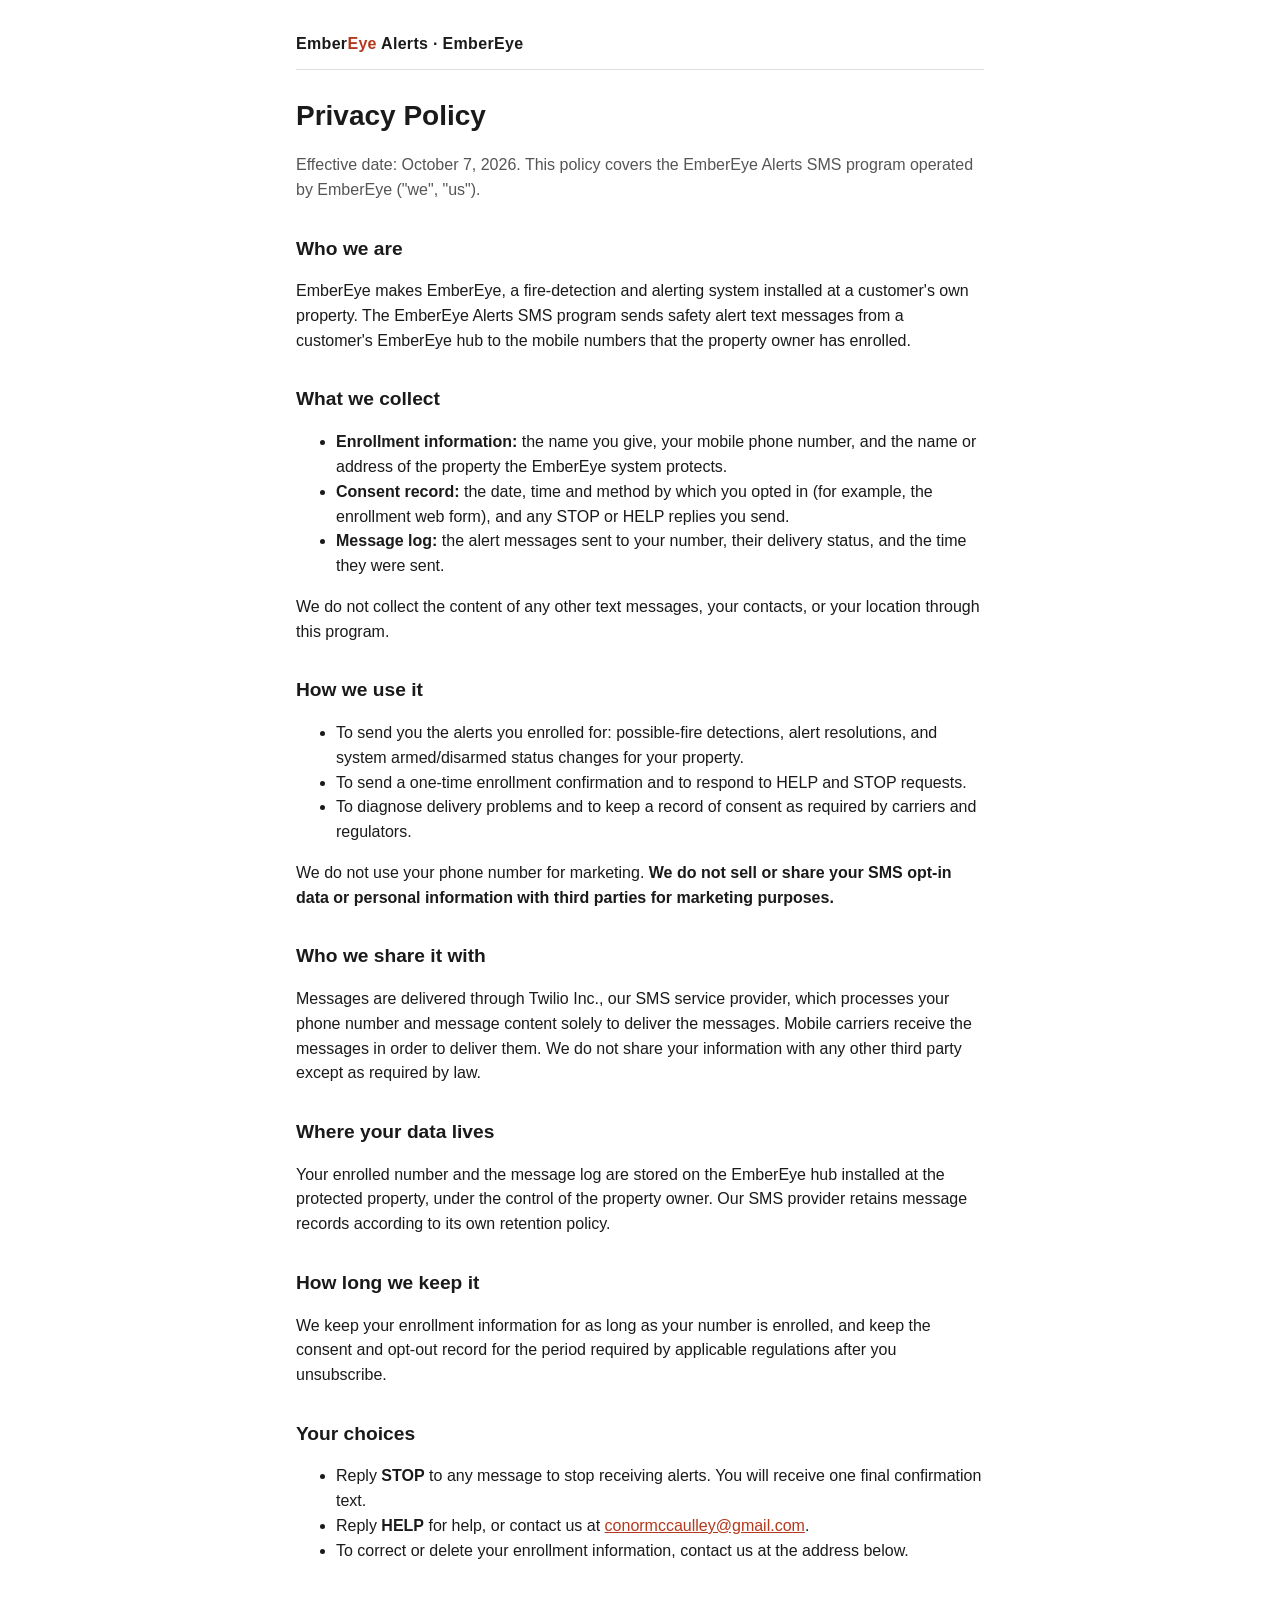
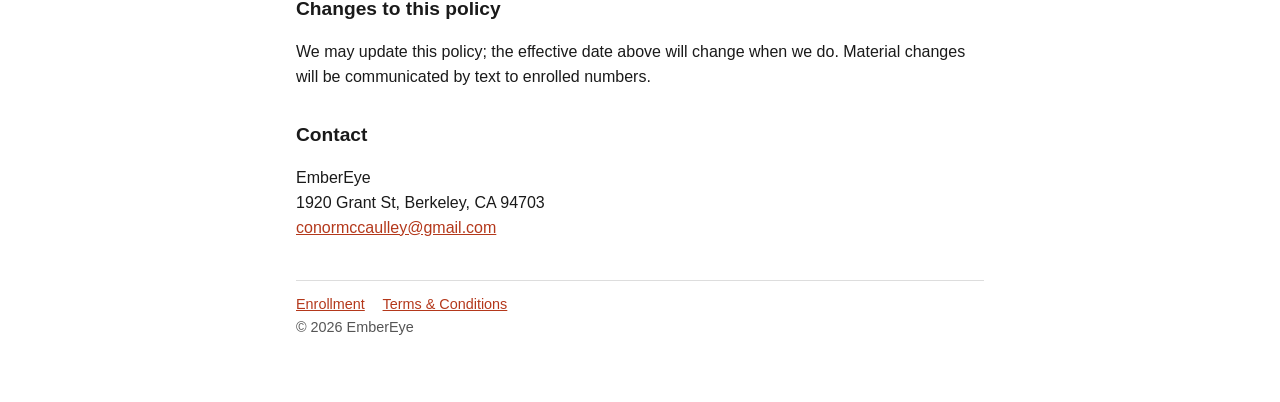
==== privacy.html @ 979c911f "EmberEye Alerts SMS program pages Co-Authored-By: Claude Fable 5.1 <noreply@anthropic.com>" ====
<!doctype html>
<html lang="en">
<head>
<meta charset="utf-8">
<meta name="viewport" content="width=device-width,initial-scale=1">
<title>Privacy Policy — EmberEye Alerts</title>
<link rel="stylesheet" href="style.css">
</head>
<body>
<main>
<header><div class="brand">Ember<span>Eye</span> Alerts · EmberEye</div></header>

<h1>Privacy Policy</h1>
<p class="muted">Effective date: October 7, 2026. This policy covers the EmberEye Alerts SMS program operated by EmberEye ("we", "us").</p>

<h2>Who we are</h2>
<p>EmberEye makes EmberEye, a fire-detection and alerting system installed at a customer's own property. The EmberEye Alerts SMS program sends safety alert text messages from a customer's EmberEye hub to the mobile numbers that the property owner has enrolled.</p>

<h2>What we collect</h2>
<ul>
  <li><strong>Enrollment information:</strong> the name you give, your mobile phone number, and the name or address of the property the EmberEye system protects.</li>
  <li><strong>Consent record:</strong> the date, time and method by which you opted in (for example, the enrollment web form), and any STOP or HELP replies you send.</li>
  <li><strong>Message log:</strong> the alert messages sent to your number, their delivery status, and the time they were sent.</li>
</ul>
<p>We do not collect the content of any other text messages, your contacts, or your location through this program.</p>

<h2>How we use it</h2>
<ul>
  <li>To send you the alerts you enrolled for: possible-fire detections, alert resolutions, and system armed/disarmed status changes for your property.</li>
  <li>To send a one-time enrollment confirmation and to respond to HELP and STOP requests.</li>
  <li>To diagnose delivery problems and to keep a record of consent as required by carriers and regulators.</li>
</ul>
<p>We do not use your phone number for marketing. <strong>We do not sell or share your SMS opt-in data or personal information with third parties for marketing purposes.</strong></p>

<h2>Who we share it with</h2>
<p>Messages are delivered through Twilio Inc., our SMS service provider, which processes your phone number and message content solely to deliver the messages. Mobile carriers receive the messages in order to deliver them. We do not share your information with any other third party except as required by law.</p>

<h2>Where your data lives</h2>
<p>Your enrolled number and the message log are stored on the EmberEye hub installed at the protected property, under the control of the property owner. Our SMS provider retains message records according to its own retention policy.</p>

<h2>How long we keep it</h2>
<p>We keep your enrollment information for as long as your number is enrolled, and keep the consent and opt-out record for the period required by applicable regulations after you unsubscribe.</p>

<h2>Your choices</h2>
<ul>
  <li>Reply <strong>STOP</strong> to any message to stop receiving alerts. You will receive one final confirmation text.</li>
  <li>Reply <strong>HELP</strong> for help, or contact us at <a href="mailto:conormccaulley@gmail.com">conormccaulley@gmail.com</a>.</li>
  <li>To correct or delete your enrollment information, contact us at the address below.</li>
</ul>

<h2>Changes to this policy</h2>
<p>We may update this policy; the effective date above will change when we do. Material changes will be communicated by text to enrolled numbers.</p>

<h2>Contact</h2>
<p>EmberEye<br>1920 Grant St, Berkeley, CA 94703<br><a href="mailto:conormccaulley@gmail.com">conormccaulley@gmail.com</a></p>

<footer>
  <a href="index.html">Enrollment</a>
  <a href="terms.html">Terms &amp; Conditions</a>
  <div>© 2026 EmberEye</div>
</footer>
</main>
</body>
</html>
---- style.css ----
:root{--bg:#fff;--fg:#1a1a1a;--muted:#555;--line:#ddd;--accent:#b4381b;--card:#f7f5f2}
@media (prefers-color-scheme:dark){:root{--bg:#141414;--fg:#eee;--muted:#aaa;--line:#333;--accent:#ff7a4d;--card:#1e1e1e}}
*{box-sizing:border-box}body{margin:0;background:var(--bg);color:var(--fg);font:16px/1.55 -apple-system,BlinkMacSystemFont,"Segoe UI",Helvetica,Arial,sans-serif}
main{max-width:720px;margin:0 auto;padding:32px 16px 64px}
header{border-bottom:1px solid var(--line);padding-bottom:12px;margin-bottom:24px}
header .brand{font-weight:700;letter-spacing:.02em}header .brand span{color:var(--accent)}
h1{font-size:1.75rem;margin:.2em 0}h2{font-size:1.2rem;margin-top:1.6em}
p,li{color:var(--fg)}small,.muted{color:var(--muted)}
a{color:var(--accent)}
.card{background:var(--card);border:1px solid var(--line);border-radius:10px;padding:20px;margin:20px 0}
label{display:block;margin:14px 0 6px;font-weight:600}
input[type=text],input[type=tel]{width:100%;padding:10px 12px;font-size:1rem;border:1px solid var(--line);border-radius:8px;background:var(--bg);color:var(--fg)}
.consent{display:flex;gap:10px;align-items:flex-start;margin:16px 0;font-weight:400}
.consent input{margin-top:4px;width:18px;height:18px}
button{background:var(--accent);color:#fff;border:0;border-radius:8px;padding:12px 18px;font-size:1rem;font-weight:600;cursor:pointer}
button:disabled{opacity:.5;cursor:not-allowed}
footer{margin-top:40px;border-top:1px solid var(--line);padding-top:12px;font-size:.9rem;color:var(--muted)}
footer a{margin-right:14px}
.hidden{display:none}
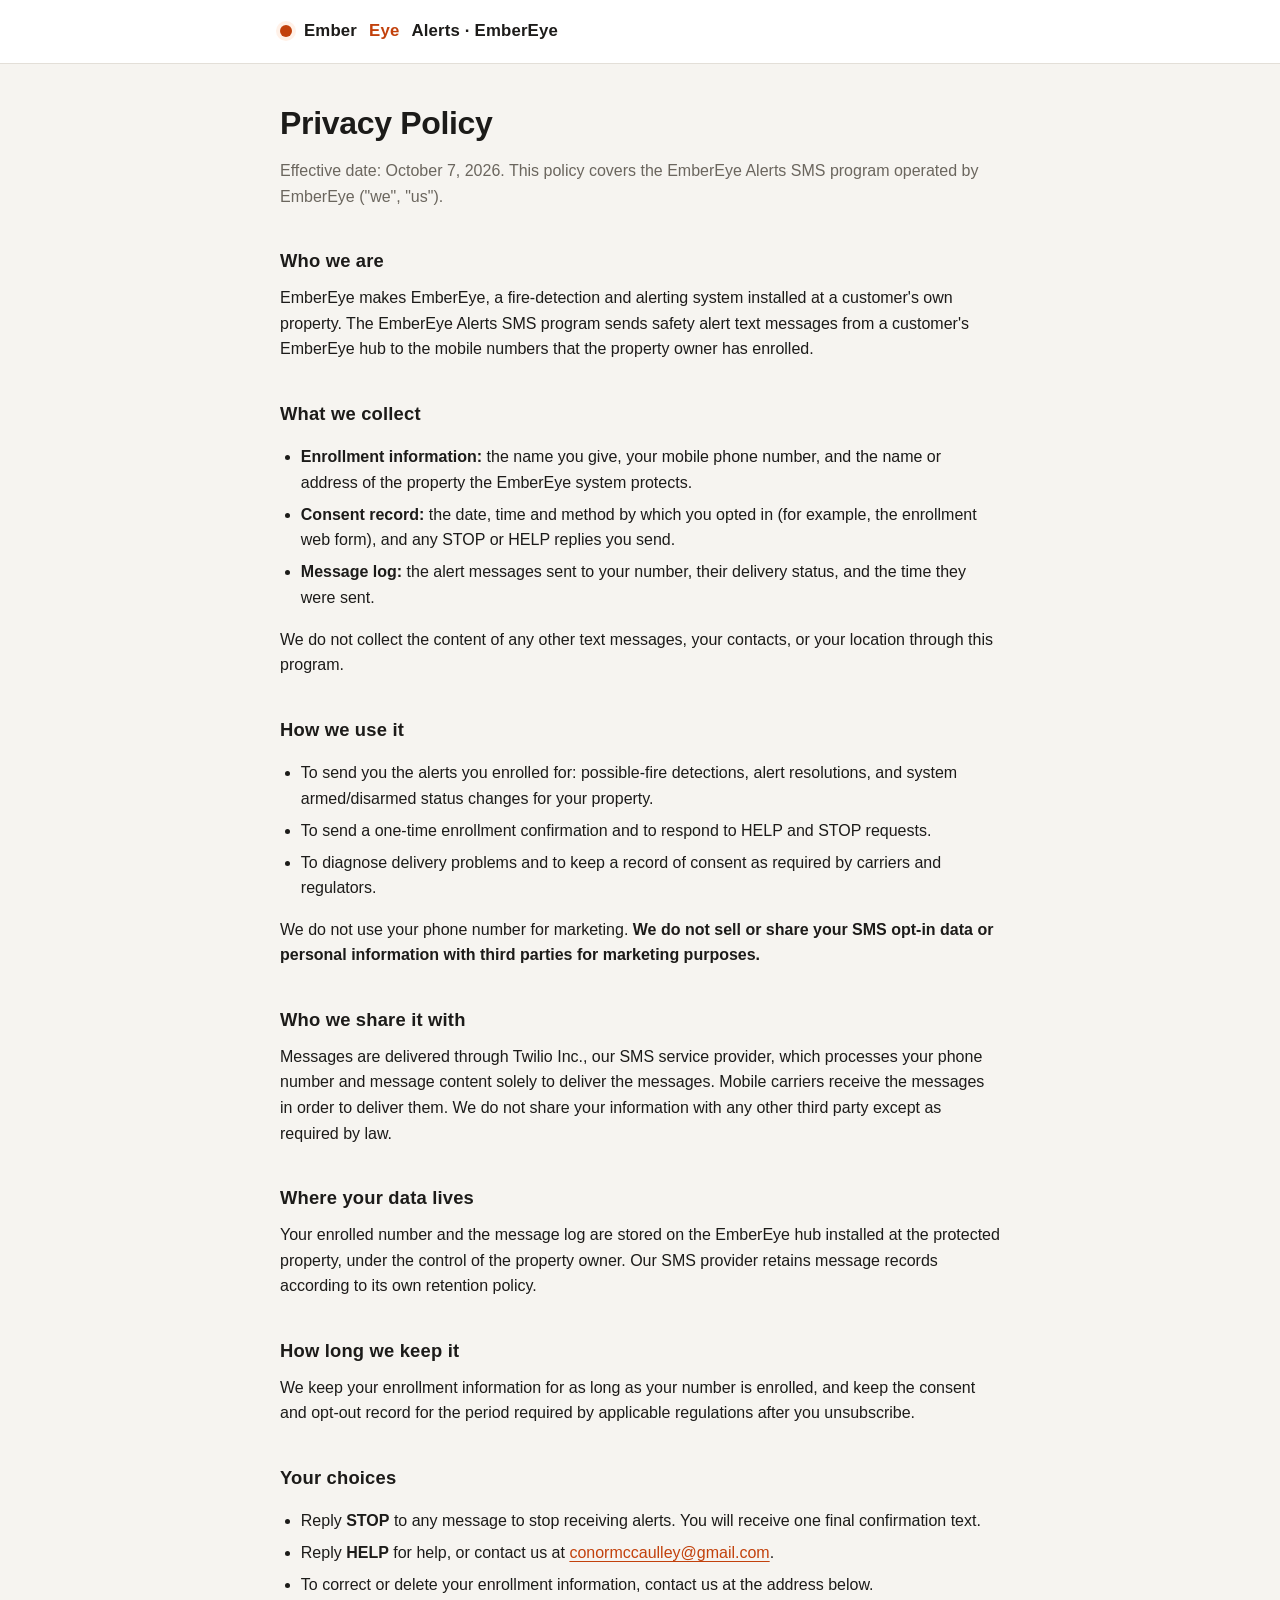
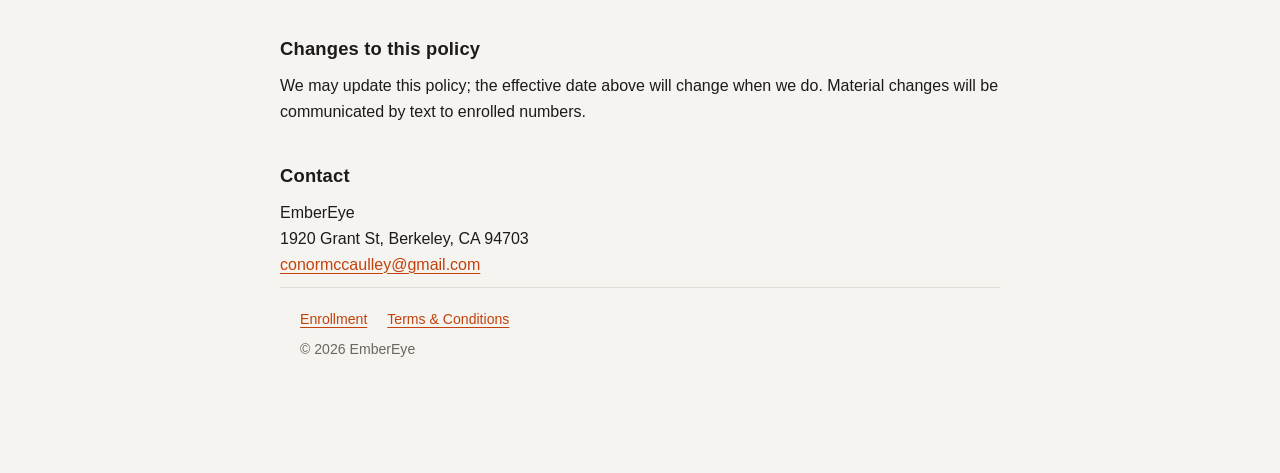
==== commit 1c11db27: "Cleaner styling: header band, card, form focus states Co-Authored-By: Claude Fable 5.1 <noreply@anth" ====
--- a/privacy.html
+++ b/privacy.html
@@ -7,8 +7,8 @@
 <link rel="stylesheet" href="style.css">
 </head>
 <body>
+<header><div class="brand">Ember<span>Eye</span> Alerts · EmberEye</div></header>
 <main>
-<header><div class="brand">Ember<span>Eye</span> Alerts · EmberEye</div></header>
 
 <h1>Privacy Policy</h1>
 <p class="muted">Effective date: October 7, 2026. This policy covers the EmberEye Alerts SMS program operated by EmberEye ("we", "us").</p>
--- a/style.css
+++ b/style.css
@@ -1,19 +1,55 @@
-:root{--bg:#fff;--fg:#1a1a1a;--muted:#555;--line:#ddd;--accent:#b4381b;--card:#f7f5f2}
-@media (prefers-color-scheme:dark){:root{--bg:#141414;--fg:#eee;--muted:#aaa;--line:#333;--accent:#ff7a4d;--card:#1e1e1e}}
-*{box-sizing:border-box}body{margin:0;background:var(--bg);color:var(--fg);font:16px/1.55 -apple-system,BlinkMacSystemFont,"Segoe UI",Helvetica,Arial,sans-serif}
-main{max-width:720px;margin:0 auto;padding:32px 16px 64px}
-header{border-bottom:1px solid var(--line);padding-bottom:12px;margin-bottom:24px}
-header .brand{font-weight:700;letter-spacing:.02em}header .brand span{color:var(--accent)}
-h1{font-size:1.75rem;margin:.2em 0}h2{font-size:1.2rem;margin-top:1.6em}
-p,li{color:var(--fg)}small,.muted{color:var(--muted)}
-a{color:var(--accent)}
-.card{background:var(--card);border:1px solid var(--line);border-radius:10px;padding:20px;margin:20px 0}
-label{display:block;margin:14px 0 6px;font-weight:600}
-input[type=text],input[type=tel]{width:100%;padding:10px 12px;font-size:1rem;border:1px solid var(--line);border-radius:8px;background:var(--bg);color:var(--fg)}
-.consent{display:flex;gap:10px;align-items:flex-start;margin:16px 0;font-weight:400}
-.consent input{margin-top:4px;width:18px;height:18px}
-button{background:var(--accent);color:#fff;border:0;border-radius:8px;padding:12px 18px;font-size:1rem;font-weight:600;cursor:pointer}
+:root{
+  --bg:#f6f4f0;--surface:#ffffff;--fg:#1c1b19;--muted:#6b665e;--line:#e3dfd8;
+  --accent:#c2410c;--accent-dark:#9a3412;--accent-soft:#fff1e8;--focus:rgba(194,65,12,.25);
+}
+@media (prefers-color-scheme:dark){:root{
+  --bg:#121110;--surface:#1b1a18;--fg:#f1efea;--muted:#a39d93;--line:#2e2b27;
+  --accent:#fb923c;--accent-dark:#f97316;--accent-soft:#2a1d14;--focus:rgba(251,146,60,.3);
+}}
+*{box-sizing:border-box}
+html{-webkit-text-size-adjust:100%}
+body{margin:0;background:var(--bg);color:var(--fg);
+  font:16px/1.6 -apple-system,BlinkMacSystemFont,"Segoe UI",Inter,Roboto,Helvetica,Arial,sans-serif}
+
+/* top band */
+header{background:var(--surface);border-bottom:1px solid var(--line)}
+header .brand{max-width:760px;margin:0 auto;padding:18px 20px;display:flex;align-items:center;gap:12px;
+  font-weight:700;font-size:1.05rem;letter-spacing:.01em}
+header .brand::before{content:"";width:12px;height:12px;border-radius:50%;background:var(--accent);
+  box-shadow:0 0 0 4px var(--accent-soft)}
+header .brand span{color:var(--accent)}
+
+main{max-width:760px;margin:0 auto;padding:40px 20px 72px}
+h1{font-size:2rem;line-height:1.2;letter-spacing:-.01em;margin:0 0 .5em}
+h2{font-size:1.15rem;margin:2em 0 .5em;letter-spacing:.01em}
+p{margin:.6em 0}
+.muted,small{color:var(--muted)}
+a{color:var(--accent);text-decoration-thickness:1px;text-underline-offset:3px}
+a:hover{color:var(--accent-dark)}
+ol,ul{padding-left:1.3em}li{margin:.4em 0}
+li strong{color:var(--fg)}
+
+.card{background:var(--surface);border:1px solid var(--line);border-radius:14px;padding:28px;margin:28px 0;
+  box-shadow:0 1px 2px rgba(0,0,0,.04),0 8px 24px -16px rgba(0,0,0,.25)}
+.card .card{box-shadow:none;background:var(--accent-soft);border-color:transparent;padding:16px 18px;margin:16px 0}
+
+label{display:block;margin:18px 0 6px;font-weight:600;font-size:.95rem}
+input[type=text],input[type=tel]{width:100%;padding:12px 14px;font-size:1rem;border:1px solid var(--line);
+  border-radius:10px;background:var(--bg);color:var(--fg);transition:border-color .15s,box-shadow .15s}
+input:focus{outline:none;border-color:var(--accent);box-shadow:0 0 0 4px var(--focus);background:var(--surface)}
+input::placeholder{color:var(--muted);opacity:.8}
+
+.consent{display:flex;gap:12px;align-items:flex-start;margin:22px 0;padding:16px;border:1px solid var(--line);
+  border-radius:10px;background:var(--bg);font-weight:400;font-size:.92rem;line-height:1.55}
+.consent input{margin-top:3px;width:18px;height:18px;flex:none;accent-color:var(--accent)}
+
+button{background:var(--accent);color:#fff;border:0;border-radius:10px;padding:14px 22px;font-size:1rem;
+  font-weight:600;cursor:pointer;width:100%;transition:background .15s,transform .05s}
+button:hover{background:var(--accent-dark)}button:active{transform:translateY(1px)}
 button:disabled{opacity:.5;cursor:not-allowed}
-footer{margin-top:40px;border-top:1px solid var(--line);padding-top:12px;font-size:.9rem;color:var(--muted)}
-footer a{margin-right:14px}
+@media(min-width:560px){button{width:auto;min-width:220px}}
+
+footer{max-width:760px;margin:0 auto;padding:20px 20px 40px;border-top:1px solid var(--line);
+  font-size:.88rem;color:var(--muted);display:flex;flex-wrap:wrap;gap:8px 20px}
+footer div{flex-basis:100%}
 .hidden{display:none}
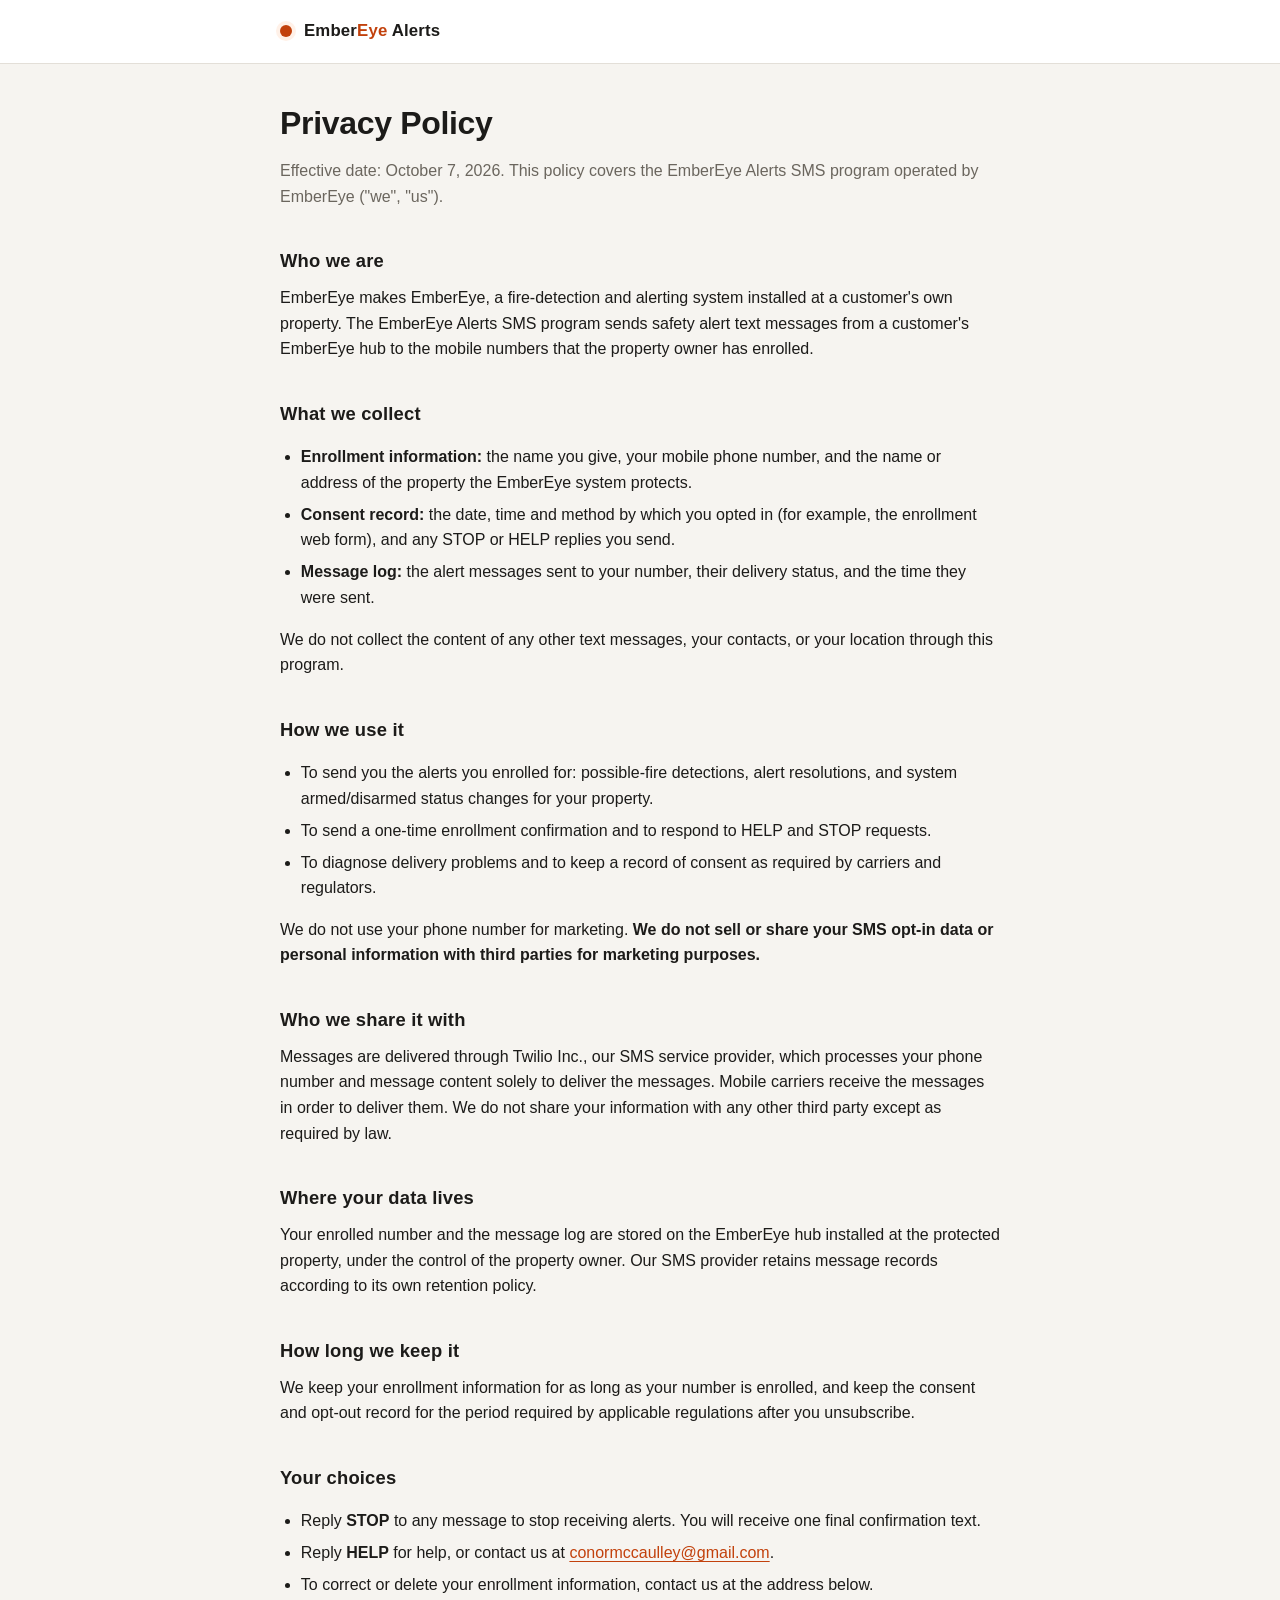
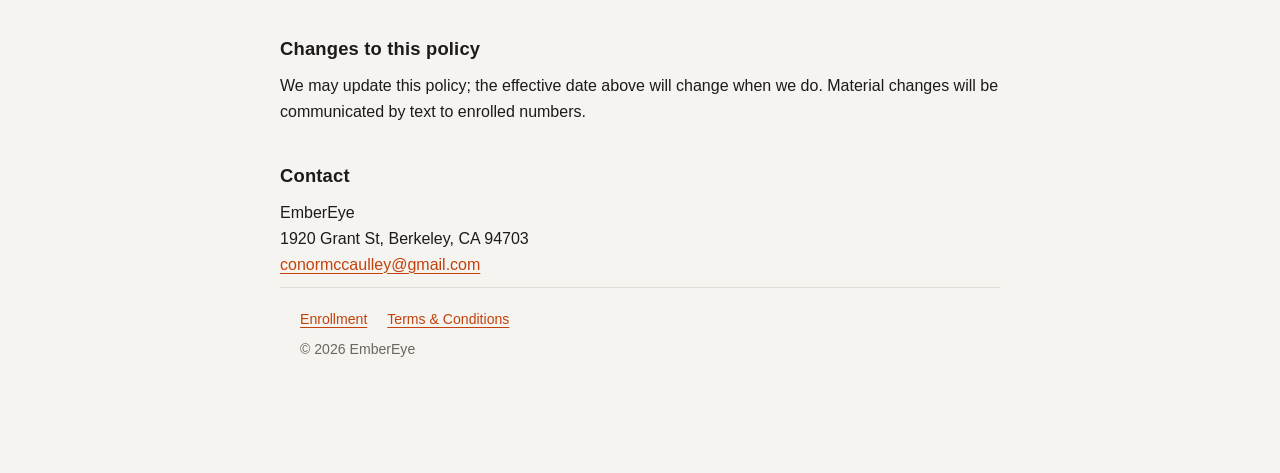
==== commit 0b540183: "Header wordmark and footer wording Co-Authored-By: Claude Fable 5.1 <noreply@anthropic.com>" ====
--- a/privacy.html
+++ b/privacy.html
@@ -7,7 +7,7 @@
 <link rel="stylesheet" href="style.css">
 </head>
 <body>
-<header><div class="brand">Ember<span>Eye</span> Alerts · EmberEye</div></header>
+<header><div class="brand"><b>Ember<span>Eye</span> Alerts</b></div></header>
 <main>
 
 <h1>Privacy Policy</h1>
--- a/style.css
+++ b/style.css
@@ -17,7 +17,7 @@
   font-weight:700;font-size:1.05rem;letter-spacing:.01em}
 header .brand::before{content:"";width:12px;height:12px;border-radius:50%;background:var(--accent);
   box-shadow:0 0 0 4px var(--accent-soft)}
-header .brand span{color:var(--accent)}
+header .brand b{font-weight:700}header .brand span{color:var(--accent)}
 
 main{max-width:760px;margin:0 auto;padding:40px 20px 72px}
 h1{font-size:2rem;line-height:1.2;letter-spacing:-.01em;margin:0 0 .5em}
